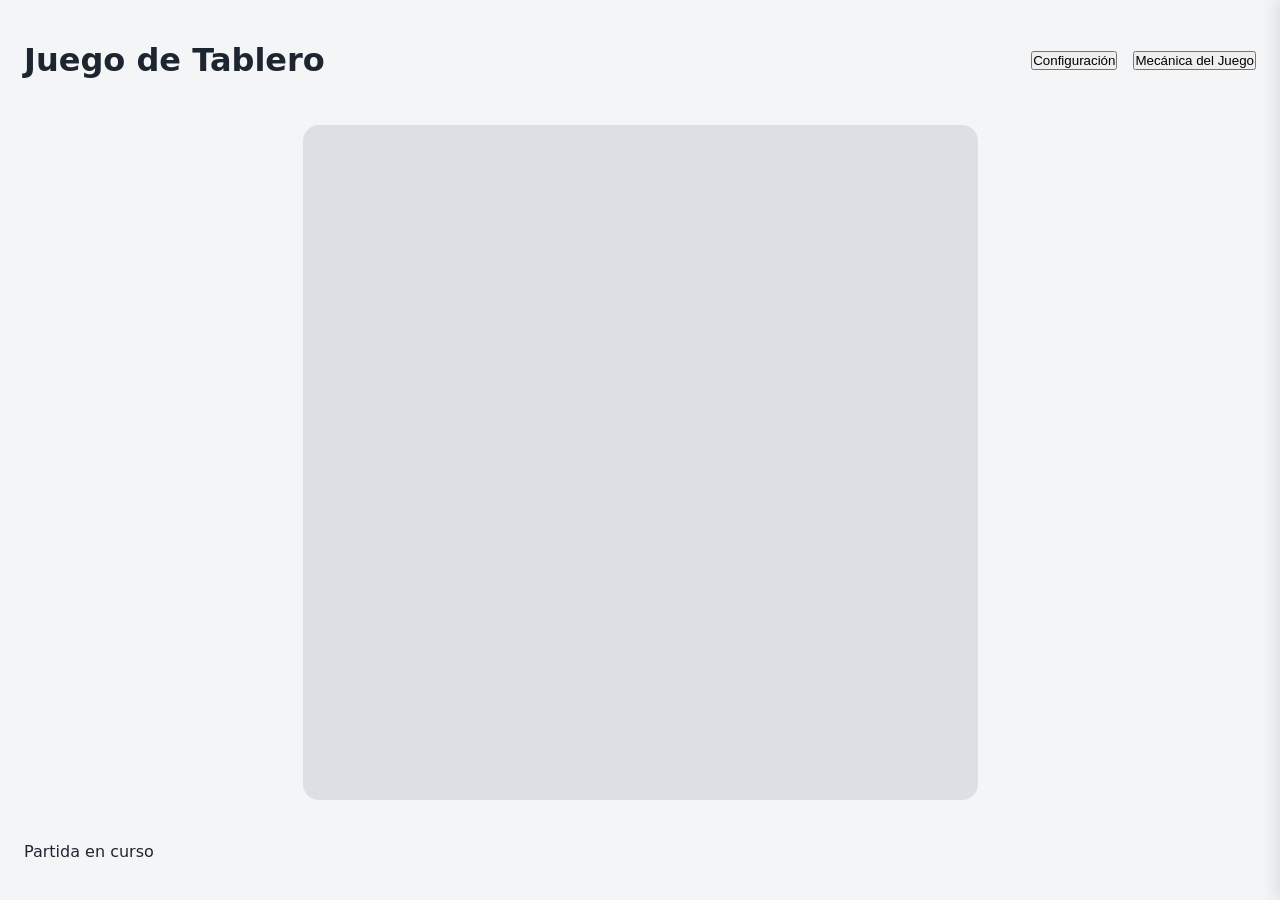
==== tablero/index.html @ 3c8ed5bb "v1" ====
<!DOCTYPE html>
<html lang="es">
<head>
  <meta charset="UTF-8">
  <meta name="viewport" content="width=device-width, initial-scale=1.0">
  <title>Juego de Tablero NxN</title>
  <link rel="stylesheet" href="css/appColors.css">
  <link rel="stylesheet" href="css/appFonts.css">
  <link rel="stylesheet" href="css/appStyles.css">
</head>
<body>

  <header>
    <h1 data-element="title">Juego de Tablero</h1>
    
    <div class="header-actions">
      <button type="button" data-action="toggle-menu">
        Configuración
      </button>

      <button type="button" data-action="help" data-has-tooltip>
        Mecánica del Juego
        <span class="tooltip-help">Intercambia fichas para completar filas del mismo tipo</span>
      </button>
    </div>
  </header>

  <main class="main-container">
    <aside class="panel-controls" data-element="controls-panel" data-state="collapsed">
      <div class="panel-controls-header">
        <h2>Configuración</h2>
        <button type="button" data-action="close-menu" aria-label="Cerrar configuración">✕</button>
      </div>

      <div class="control-group">
        <label for="select-size">Dimensión (N x N):</label>
        <input type="number" id="select-size" min="3" max="8" value="3" data-control="board-size">
      </div>

      <div class="control-group">
        <label for="select-piece-size">Tamaño de Fichas:</label>
        <select id="select-piece-size" data-control="piece-size">
          <option value="small">Pequeña</option>
          <option value="medium" selected>Mediana</option>
          <option value="large">Grande</option>
        </select>
      </div>

      <div class="control-group">
        <label for="select-piece-shape">Forma de Fichas:</label>
        <select id="select-piece-shape" data-control="piece-shape">
          <option value="circle" selected>Círculo</option>
          <option value="square">Cuadrado</option>
          <option value="rounded">Bordes Redondeados</option>
        </select>
      </div>

      <div class="control-group">
        <label for="range-hue">Tono Cromático:</label>
        <input type="range" id="range-hue" min="0" max="360" value="210" data-control="hue">
      </div>

      <button type="button" data-action="restart">Nueva Partida</button>
    </aside>

    <section class="panel-game">
      <div class="board-grid" id="board" data-element="board"></div>
      
      <article class="help-card" data-element="help-info" hidden>
        <h3>Instrucciones de Juego</h3>
        <p>Arrastra una ficha y suéltala sobre otra celda para intercambiar sus posiciones.</p>
        <p>El juego concluye con éxito cuando todas las celdas de cada fila contengan fichas del mismo tipo.</p>
      </article>
    </section>
  </main>

  <footer>
    <p data-element="status">Partida en curso</p>
  </footer>

  <script type="module" src="js/controllers/appController.js"></script>
</body>
</html>
---- tablero/css/appColors.css ----
/* Armonía Triádica con calc()
Las fichas 2 y 3 no tienen colores fijos. 
Se utiliza la función calc() para sumar automáticamente $120º y $240^º
al valor de --tono-base. 
Esto mantiene una separación exacta de tres puntos en el círculo cromático, 
garantizando la armonía triádica y la distinción de los 3 tipos de fichas sin importar 
qué color elija el usuario. */

:root {
  --hue-base: 210;
  --sat-base: 85%;
  --light-base: 55%;

  --color-primary: hsl(var(--hue-base), var(--sat-base), var(--light-base));
  --color-secondary: hsl(calc(var(--hue-base) + 120), var(--sat-base), var(--light-base));
  --color-tertiary: hsl(calc(var(--hue-base) + 240), var(--sat-base), var(--light-base));

  /* colores para background */
  --color-bg-primary: hsl(var(--hue-base), 15%, 96%);
  --color-bg-secondary: hsl(var(--hue-base), 20%, 100%);
  --color-bg-board: hsl(var(--hue-base), 15%, 88%);
  --color-bg-cell: hsl(var(--hue-base), 10%, 98%);

  /* colores para texto  */
  --color-text-primary: hsl(var(--hue-base), 25%, 15%);
  --color-text-secondary: hsl(var(--hue-base), 10%, 45%);

  --color-border-primary: hsl(var(--hue-base), 15%, 80%);

  /* colores para estado */
  --color-state-dragging: hsl(var(--hue-base), var(--sat-base), 40%);
  --color-state-hover: hsl(calc(var(--hue-base) + 120), 70%, 90%);
  --color-state-dropped: hsl(calc(var(--hue-base) + 120), 80%, 45%);
}
---- tablero/css/appFonts.css ----
:root {
  --font-family-primary: system-ui, -apple-system, BlinkMacSystemFont, 'Segoe UI', Roboto, Oxygen, Ubuntu, Cantarell, sans-serif;
  --font-family-mono: monospace;

  --font-size-xs: 0.75rem;
  --font-size-sm: 0.875rem;
  --font-size-md: 1rem;
  --font-size-lg: 1.25rem;
  --font-size-xl: 1.5rem;
  --font-size-title: 2rem;

  --font-weight-regular: 400;
  --font-weight-medium: 550;
  --font-weight-bold: 700;

  --line-height-tight: 1.2;
  --line-height-base: 1.5;
  --line-height-relaxed: 1.7;

  --letter-spacing-normal: normal;
  --letter-spacing-wide: 0.05em;
}

body {
  font-family: var(--font-family-primary);
  font-size: var(--font-size-md);
  line-height: var(--line-height-base);
  font-weight: var(--font-weight-regular);
}
---- tablero/css/appStyles.css ----
* {
  box-sizing: border-box;
  margin: 0;
  padding: 0;
}

body {
  background-color: var(--color-bg-primary);
  color: var(--color-text-primary);
  min-height: 100vh;
  display: flex;
  flex-direction: column;
  align-items: center;
  justify-content: space-between;
  padding: 1.5rem;
  overflow-x: hidden;
}

header, footer {
  width: 100%;
  max-width: 1400px;
  display: flex;
  align-items: center;
  justify-content: space-between;
  padding: 0.75rem 0;
}

.header-actions {
  display: flex;
  gap: 1rem;
  align-items: center;
  position: relative;
}

.main-container {
  width: 100%;
  max-width: 1400px;
  display: flex;
  flex-direction: column;
  align-items: center;
  justify-content: center;
  flex: 1;
  position: relative;
  padding: 1rem 0;
}

.panel-controls {
  position: fixed;
  top: 0;
  right: 0;
  width: 320px;
  height: 100vh;
  background-color: var(--color-bg-secondary);
  border-left: 1px solid var(--color-border-primary);
  padding: 2rem 1.5rem;
  display: flex;
  flex-direction: column;
  gap: 1.5rem;
  z-index: 30;
  box-shadow: -4px 0 16px rgba(0, 0, 0, 0.1);
  transition: transform 0.3s ease-in-out;
}

.panel-controls[data-state="collapsed"] {
  transform: translateX(100%);
}

.panel-controls[data-state="expanded"] {
  transform: translateX(0);
}

.panel-controls-header {
  display: flex;
  align-items: center;
  justify-content: space-between;
}

.control-group {
  display: flex;
  flex-direction: column;
  gap: 0.5rem;
}

.panel-game {
  width: 100%;
  display: flex;
  flex-direction: column;
  align-items: center;
  justify-content: center;
  flex: 1;
}

.board-grid {
  --grid-size: 3;
  display: grid;
  grid-template-columns: repeat(var(--grid-size), 1fr);
  grid-template-rows: repeat(var(--grid-size), 1fr);
  gap: 0.5rem;
  background-color: var(--color-bg-board);
  border-radius: 1rem;
  padding: 1rem;
  width: min(75vh, 90vw);
  max-width: 700px;
  aspect-ratio: 1 / 1;
}

.board-cell {
  background-color: var(--color-bg-cell);
  border-radius: 0.5rem;
  display: flex;
  align-items: center;
  justify-content: center;
  position: relative;
  transition: background-color 0.2s ease;
}

.board-cell[data-drop-zone].is-over {
  background-color: var(--color-state-hover);
  outline: 2px dashed var(--color-primary);
}

/* 
La variación de aspecto de las fichas se lleva acabo mediante los atributos:
    data-type: Aplica las variables de la tríada cromática.   
    data-size: Modifica dinámicamente la variable --piece-scale para alterar la magnitud 
            (pequeña, mediana, grande).   
    data-shape: Define la geometría visual de las fichas (border-radius).  */

.piece {
  --piece-scale: 0.8;
  width: calc(100% * var(--piece-scale));
  height: calc(100% * var(--piece-scale));
  cursor: grab;
  user-select: none;
  transition: transform 0.15s ease, opacity 0.15s ease;
}

.piece:active {
  cursor: grabbing;
}

.piece.is-dragging {
  opacity: 0.4;
  transform: scale(0.95);
}

.piece[data-type="primary"] {
  background-color: var(--color-primary);
}

.piece[data-type="secondary"] {
  background-color: var(--color-secondary);
}

.piece[data-type="tertiary"] {
  background-color: var(--color-tertiary);
}

.piece[data-shape="circle"] {
  border-radius: 50%;
}

.piece[data-shape="square"] {
  border-radius: 15%;
}

.piece[data-shape="rounded"] {
  border-radius: 35%;
}

.piece[data-size="small"] {
  --piece-scale: 0.55;
}

.piece[data-size="medium"] {
  --piece-scale: 0.75;
}

.piece[data-size="large"] {
  --piece-scale: 0.92;
}

.tooltip-help {
  position: absolute;
  top: 100%;
  right: 0;
  margin-top: 0.5rem;
  background-color: var(--color-text-primary);
  color: var(--color-bg-secondary);
  padding: 0.5rem 0.8rem;
  border-radius: 0.25rem;
  font-size: var(--font-size-xs);
  white-space: nowrap;
  pointer-events: none;
  z-index: 20;
  opacity: 0;
  transition: opacity 0.2s ease;
}

[data-has-tooltip]:hover .tooltip-help {
  opacity: 1;
}
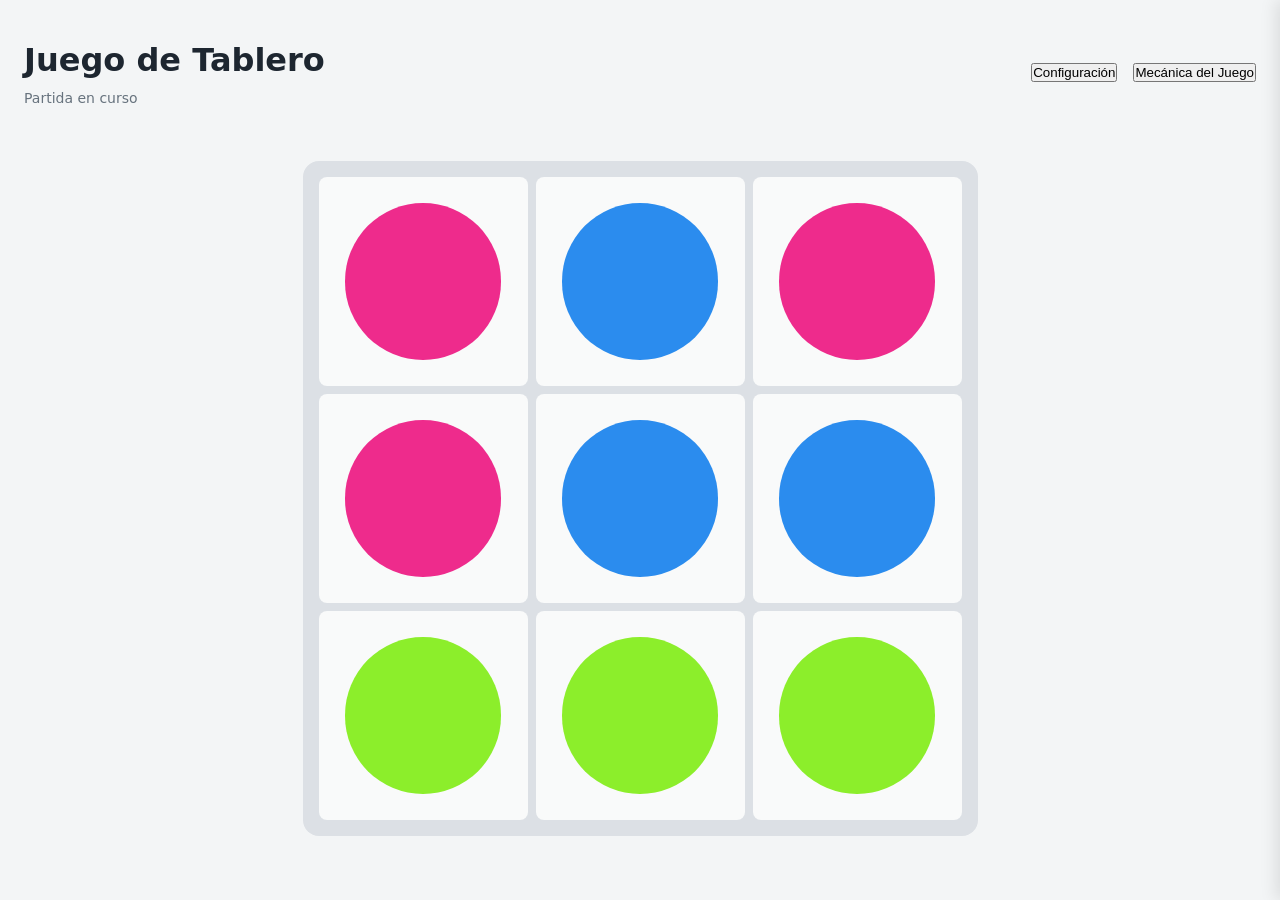
==== commit ca0668cd: "Actualiza tablero a V1" ====
--- a/tablero/index.html
+++ b/tablero/index.html
@@ -11,7 +11,11 @@
 <body>
 
   <header>
-    <h1 data-element="title">Juego de Tablero</h1>
+
+    <div class="header-title">
+      <h1 data-element="title">Juego de Tablero</h1>
+      <p data-element="status" aria-live="polite">Partida en curso</p>
+    </div>
     
     <div class="header-actions">
       <button type="button" data-action="toggle-menu">
@@ -74,10 +78,6 @@
     </section>
   </main>
 
-  <footer>
-    <p data-element="status">Partida en curso</p>
-  </footer>
-
   <script type="module" src="js/controllers/appController.js"></script>
 </body>
 </html>
--- a/tablero/css/appStyles.css
+++ b/tablero/css/appStyles.css
@@ -199,4 +199,15 @@
 
 [data-has-tooltip]:hover .tooltip-help {
   opacity: 1;
+}
+
+.header-title {
+  display: flex;
+  flex-direction: column;
+  gap: 0.25rem;
+}
+
+.header-title [data-element="status"] {
+  font-size: var(--font-size-sm);
+  color: var(--color-text-secondary);
 }
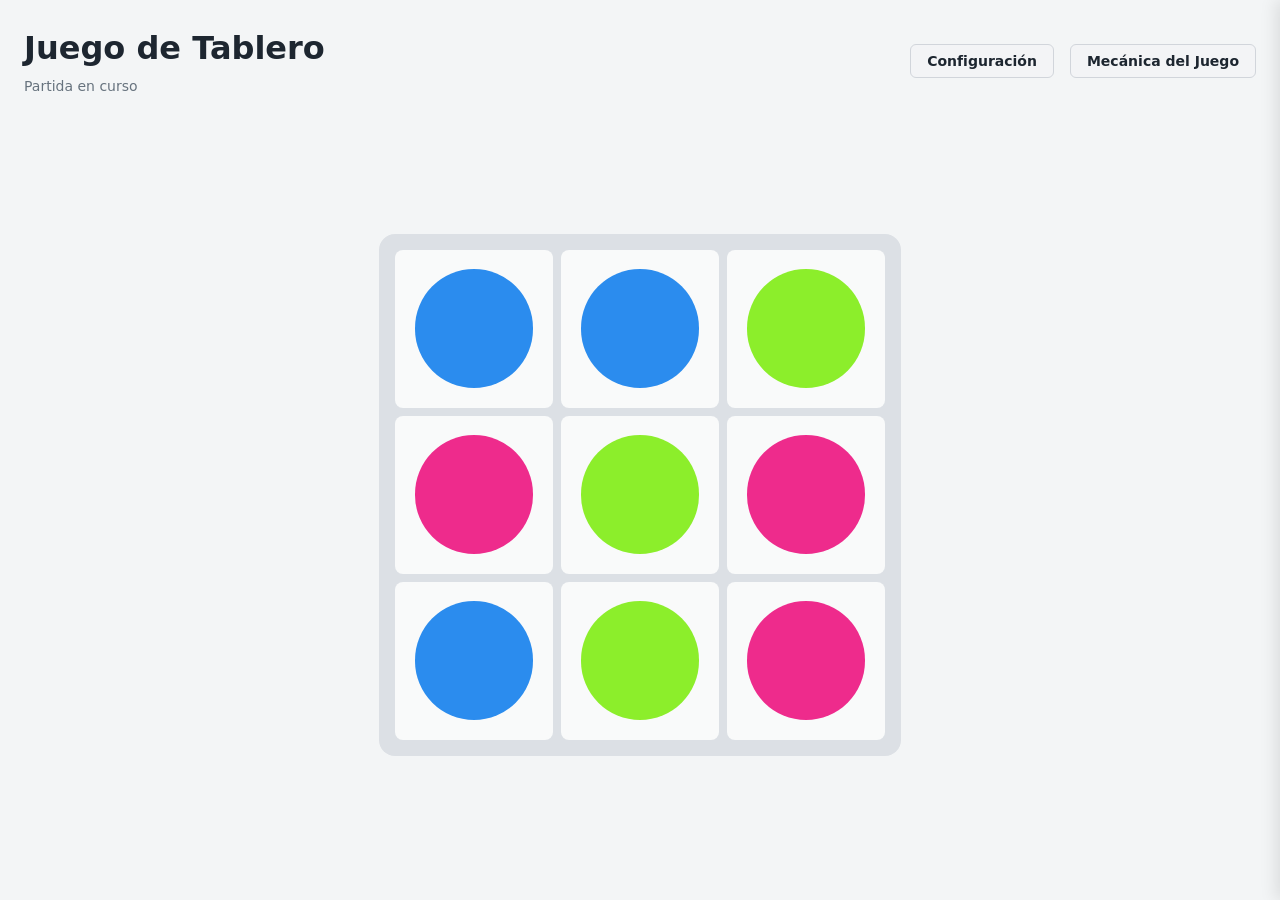
==== commit 51050750: "Add files via upload" ====
--- a/tablero/index.html
+++ b/tablero/index.html
@@ -7,24 +7,23 @@
   <link rel="stylesheet" href="css/appColors.css">
   <link rel="stylesheet" href="css/appFonts.css">
   <link rel="stylesheet" href="css/appStyles.css">
+  <script type="module" src="js/controllers/appController.js"></script>
 </head>
 <body>
 
   <header>
-
     <div class="header-title">
       <h1 data-element="title">Juego de Tablero</h1>
       <p data-element="status" aria-live="polite">Partida en curso</p>
     </div>
     
     <div class="header-actions">
-      <button type="button" data-action="toggle-menu">
+      <button type="button" class="btn btn-neutral" data-action="toggle-menu">
         Configuración
       </button>
 
-      <button type="button" data-action="help" data-has-tooltip>
+      <button type="button" class="btn btn-neutral" data-action="help" data-has-tooltip>
         Mecánica del Juego
-        <span class="tooltip-help">Intercambia fichas para completar filas del mismo tipo</span>
       </button>
     </div>
   </header>
@@ -33,17 +32,17 @@
     <aside class="panel-controls" data-element="controls-panel" data-state="collapsed">
       <div class="panel-controls-header">
         <h2>Configuración</h2>
-        <button type="button" data-action="close-menu" aria-label="Cerrar configuración">✕</button>
+        <button type="button" class="btn-icon" data-action="close-menu" aria-label="Cerrar configuración">✕</button>
       </div>
 
       <div class="control-group">
-        <label for="select-size">Dimensión (N x N):</label>
-        <input type="number" id="select-size" min="3" max="8" value="3" data-control="board-size">
+        <label for="select-size" class="form-label">Dimensión (N x N):</label>
+        <input type="number" id="select-size" class="form-control" min="3" max="8" value="3" data-control="board-size">
       </div>
 
       <div class="control-group">
-        <label for="select-piece-size">Tamaño de Fichas:</label>
-        <select id="select-piece-size" data-control="piece-size">
+        <label for="select-piece-size" class="form-label">Tamaño de Fichas:</label>
+        <select id="select-piece-size" class="form-control" data-control="piece-size">
           <option value="small">Pequeña</option>
           <option value="medium" selected>Mediana</option>
           <option value="large">Grande</option>
@@ -51,8 +50,8 @@
       </div>
 
       <div class="control-group">
-        <label for="select-piece-shape">Forma de Fichas:</label>
-        <select id="select-piece-shape" data-control="piece-shape">
+        <label for="select-piece-shape" class="form-label">Forma de Fichas:</label>
+        <select id="select-piece-shape" class="form-control" data-control="piece-shape">
           <option value="circle" selected>Círculo</option>
           <option value="square">Cuadrado</option>
           <option value="rounded">Bordes Redondeados</option>
@@ -60,24 +59,36 @@
       </div>
 
       <div class="control-group">
-        <label for="range-hue">Tono Cromático:</label>
-        <input type="range" id="range-hue" min="0" max="360" value="210" data-control="hue">
+        <label for="range-hue" class="form-label">Tono Cromático:</label>
+        <input type="range" id="range-hue" class="form-range" min="0" max="360" value="210" data-control="hue">
       </div>
 
-      <button type="button" data-action="restart">Nueva Partida</button>
+      <button type="button" class="btn btn-success" data-action="restart">Nueva Partida</button>
     </aside>
 
     <section class="panel-game">
       <div class="board-grid" id="board" data-element="board"></div>
       
       <article class="help-card" data-element="help-info" hidden>
-        <h3>Instrucciones de Juego</h3>
+        <div class="help-card-header">
+          <h3>Instrucciones de Juego</h3>
+          <button type="button" class="btn-icon" data-action="close-help" aria-label="Cerrar instrucciones">✕</button>
+        </div>
         <p>Arrastra una ficha y suéltala sobre otra celda para intercambiar sus posiciones.</p>
         <p>El juego concluye con éxito cuando todas las celdas de cada fila contengan fichas del mismo tipo.</p>
       </article>
+
+      <div class="modal-overlay" data-element="win-modal" hidden>
+        <div class="win-card">
+          <div class="win-icon">🎉</div>
+          <h2>¡Enhorabuena!</h2>
+          <p>Has completado con éxito todas las filas del tablero.</p>
+          <button type="button" class="btn btn-success" data-action="win-restart">Nueva Partida</button>
+        </div>
+      </div>
     </section>
   </main>
 
-  <script type="module" src="js/controllers/appController.js"></script>
+  
 </body>
 </html>
--- a/tablero/css/appColors.css
+++ b/tablero/css/appColors.css
@@ -32,4 +32,12 @@
   --color-state-dragging: hsl(var(--hue-base), var(--sat-base), 40%);
   --color-state-hover: hsl(calc(var(--hue-base) + 120), 70%, 90%);
   --color-state-dropped: hsl(calc(var(--hue-base) + 120), 80%, 45%);
+
+  /* Colores fijos para botones */
+  --color-btn-success: #10b981;        /* Verde para Nueva Partida */
+  --color-btn-success-hover: #059669;  /* Verde más oscuro al pasar el cursor */
+
+  --color-btn-neutral: #f3f4f6;        /* Fondo gris claro para botones secundarios */
+  --color-btn-neutral-hover: #e5e7eb;  /* Gris un poco más oscuro al pasar el cursor */
+  --color-btn-neutral-border: #d1d5db; /* Borde gris */
 }
--- a/tablero/css/appStyles.css
+++ b/tablero/css/appStyles.css
@@ -3,26 +3,31 @@
   margin: 0;
   padding: 0;
 }
+/* Regla indispensable para que el atributo 'hidden' funcione sobre elementos con flex/grid */
+[hidden] {
+  display: none !important;
+}
 
 body {
   background-color: var(--color-bg-primary);
   color: var(--color-text-primary);
-  min-height: 100vh;
+  height: 100vh;
+  overflow: hidden; /* Evita cualquier barra de scroll */
   display: flex;
   flex-direction: column;
   align-items: center;
   justify-content: space-between;
-  padding: 1.5rem;
-  overflow-x: hidden;
-}
-
-header, footer {
+  padding: 1rem 1.5rem;
+}
+
+header {
   width: 100%;
   max-width: 1400px;
   display: flex;
   align-items: center;
   justify-content: space-between;
-  padding: 0.75rem 0;
+  padding: 0.5rem 0;
+  flex-shrink: 0;
 }
 
 .header-actions {
@@ -41,7 +46,7 @@
   justify-content: center;
   flex: 1;
   position: relative;
-  padding: 1rem 0;
+  min-height: 0; /* Evita desbordamiento en flexbox */
 }
 
 .panel-controls {
@@ -88,8 +93,10 @@
   align-items: center;
   justify-content: center;
   flex: 1;
-}
-
+  position: relative;
+}
+
+/* Tablero ajustado proporcionalmente a la altura de pantalla */
 .board-grid {
   --grid-size: 3;
   display: grid;
@@ -99,8 +106,8 @@
   background-color: var(--color-bg-board);
   border-radius: 1rem;
   padding: 1rem;
-  width: min(75vh, 90vw);
-  max-width: 700px;
+  width: min(58vh, 85vw);
+  max-height: 58vh;
   aspect-ratio: 1 / 1;
 }
 
@@ -118,13 +125,6 @@
   background-color: var(--color-state-hover);
   outline: 2px dashed var(--color-primary);
 }
-
-/* 
-La variación de aspecto de las fichas se lleva acabo mediante los atributos:
-    data-type: Aplica las variables de la tríada cromática.   
-    data-size: Modifica dinámicamente la variable --piece-scale para alterar la magnitud 
-            (pequeña, mediana, grande).   
-    data-shape: Define la geometría visual de las fichas (border-radius).  */
 
 .piece {
   --piece-scale: 0.8;
@@ -210,4 +210,166 @@
 .header-title [data-element="status"] {
   font-size: var(--font-size-sm);
   color: var(--color-text-secondary);
+}
+
+/* Tarjeta de Instrucciones Flotante */
+.help-card {
+  position: absolute;
+  top: 1rem;
+  right: 1rem;
+  width: 320px;
+  background-color: var(--color-bg-secondary);
+  border: 1px solid var(--color-border-primary);
+  border-radius: 0.75rem;
+  padding: 1.25rem;
+  box-shadow: 0 8px 24px rgba(0, 0, 0, 0.15);
+  z-index: 25;
+  display: flex;
+  flex-direction: column;
+  gap: 0.75rem;
+  animation: fadeIn 0.2s ease-out;
+}
+
+.help-card-header {
+  display: flex;
+  align-items: center;
+  justify-content: space-between;
+}
+
+.help-card-header button {
+  background: none;
+  border: none;
+  font-size: 1.25rem;
+  cursor: pointer;
+  color: var(--color-text-secondary);
+}
+
+/* Overlay de Victoria */
+.modal-overlay {
+  position: fixed;
+  inset: 0;
+  background-color: rgba(0, 0, 0, 0.4);
+  backdrop-filter: blur(4px);
+  display: flex;
+  align-items: center;
+  justify-content: center;
+  z-index: 40;
+  animation: fadeIn 0.3s ease-out;
+}
+
+.win-card {
+  background-color: var(--color-bg-secondary);
+  border-radius: 1rem;
+  padding: 2.5rem 2rem;
+  text-align: center;
+  box-shadow: 0 12px 32px rgba(0, 0, 0, 0.2);
+  display: flex;
+  flex-direction: column;
+  align-items: center;
+  gap: 1rem;
+  max-width: 380px;
+  animation: scaleUp 0.3s ease-out;
+}
+
+.win-icon {
+  font-size: 3.5rem;
+}
+
+
+@keyframes fadeIn {
+  from { opacity: 0; }
+  to { opacity: 1; }
+}
+
+@keyframes scaleUp {
+  from { transform: scale(0.85); opacity: 0; }
+  to { transform: scale(1); opacity: 1; }
+}
+
+/* Base común para botones */
+.btn {
+  font-family: inherit;
+  font-size: var(--font-size-sm);
+  font-weight: var(--font-weight-medium);
+  border-radius: 0.375rem;
+  padding: 0.5rem 1rem;
+  cursor: pointer;
+  transition: background-color 0.15s ease, border-color 0.15s ease, transform 0.1s ease;
+}
+
+.btn:active {
+  transform: scale(0.98);
+}
+
+/* Variante neutra (Configuración, Mecánica del Juego) */
+.btn-neutral {
+  color: var(--color-text-primary);
+  background-color: var(--color-btn-neutral);
+  border: 1px solid var(--color-btn-neutral-border);
+}
+
+.btn-neutral:hover {
+  background-color: var(--color-btn-neutral-hover);
+  border-color: var(--color-text-secondary);
+}
+
+/* Variante de acción principal / éxito (Verde fijo) */
+.btn-success {
+  color: #ffffff;
+  background-color: var(--color-btn-success);
+  border: none;
+  font-weight: var(--font-weight-bold);
+  padding: 0.75rem 1rem;
+  margin-top: 1rem;
+  width: 100%;
+}
+
+.btn-success:hover {
+  background-color: var(--color-btn-success-hover);
+}
+
+/* Botón transparente de icono (✕) */
+.btn-icon {
+  border: none;
+  background: transparent;
+  font-size: var(--font-size-lg);
+  padding: 0.25rem 0.5rem;
+  cursor: pointer;
+  color: var(--color-text-secondary);
+  transition: color 0.15s ease;
+}
+
+.btn-icon:hover {
+  color: var(--color-text-primary);
+}
+
+/* Campos de formulario */
+.form-control {
+  font-family: inherit;
+  font-size: var(--font-size-sm);
+  color: var(--color-text-primary);
+  background-color: var(--color-bg-secondary);
+  border: 1px solid var(--color-border-primary);
+  border-radius: 0.375rem;
+  padding: 0.5rem 0.75rem;
+  width: 100%;
+  outline: none;
+  transition: border-color 0.15s ease, box-shadow 0.15s ease;
+}
+
+.form-control:focus {
+  border-color: var(--color-primary);
+  box-shadow: 0 0 0 3px hsl(var(--hue-base), var(--sat-base), 90%);
+}
+
+.form-label {
+  font-size: var(--font-size-sm);
+  font-weight: var(--font-weight-medium);
+  color: var(--color-text-secondary);
+}
+
+.form-range {
+  width: 100%;
+  accent-color: var(--color-primary);
+  cursor: pointer;
 }
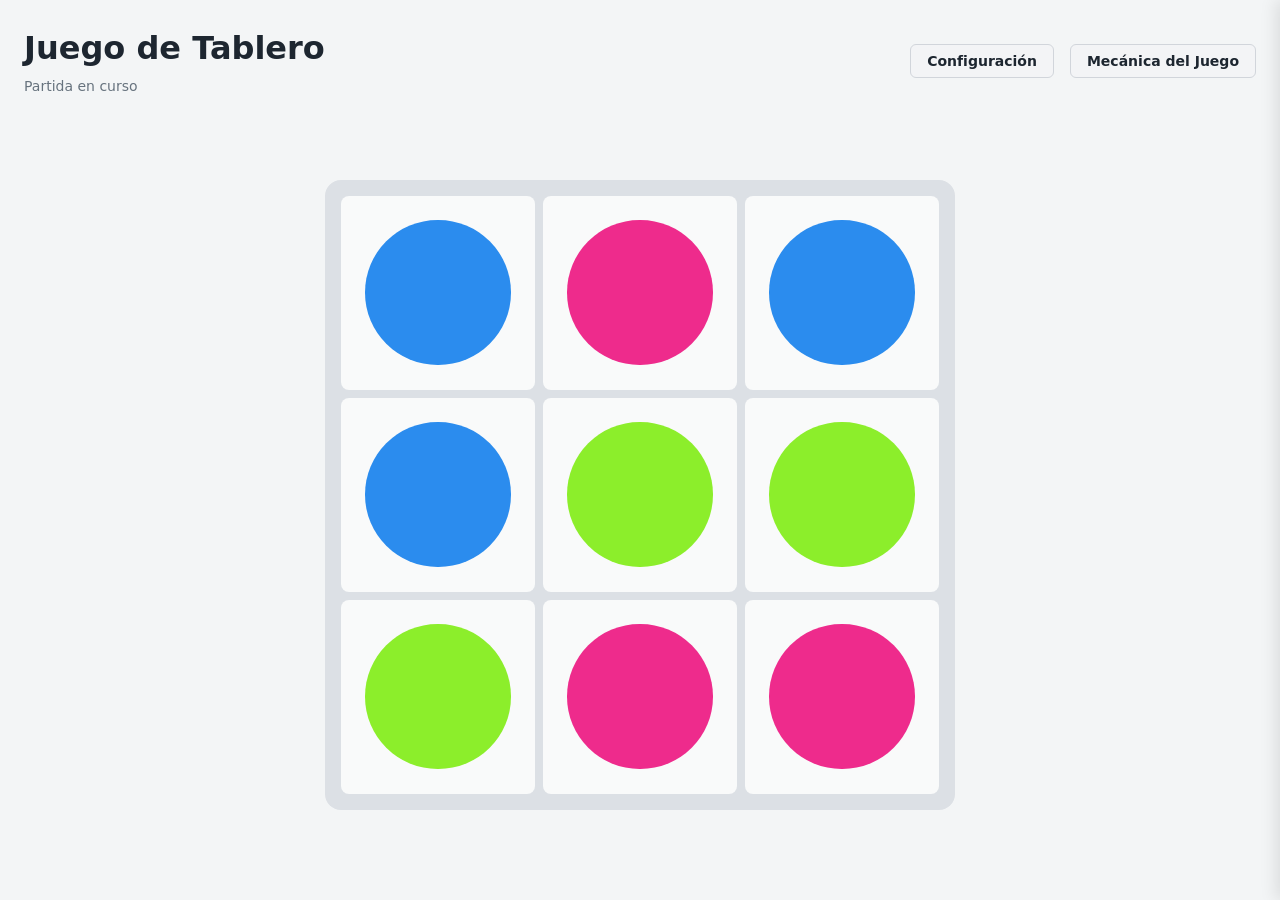
==== commit 7ea35a1c: "version-final" ====
--- a/tablero/index.html
+++ b/tablero/index.html
@@ -12,10 +12,12 @@
 <body>
 
   <header>
-    <div class="header-title">
-      <h1 data-element="title">Juego de Tablero</h1>
-      <p data-element="status" aria-live="polite">Partida en curso</p>
-    </div>
+    
+    <!-- En index.html dentro del <header> -->
+<div class="header-title">
+  <h1 data-element="title">Juego de Tablero</h1>
+  <p class="header-status" data-element="status" aria-live="polite">Partida en curso</p>
+</div>
     
     <div class="header-actions">
       <button type="button" class="btn btn-neutral" data-action="toggle-menu">
--- a/tablero/css/appStyles.css
+++ b/tablero/css/appStyles.css
@@ -106,8 +106,8 @@
   background-color: var(--color-bg-board);
   border-radius: 1rem;
   padding: 1rem;
-  width: min(58vh, 85vw);
-  max-height: 58vh;
+  width: min(70vh, 85vw);
+  max-height: 70vh;
   aspect-ratio: 1 / 1;
 }
 
@@ -207,7 +207,7 @@
   gap: 0.25rem;
 }
 
-.header-title [data-element="status"] {
+.header-status {
   font-size: var(--font-size-sm);
   color: var(--color-text-secondary);
 }
@@ -275,7 +275,7 @@
   font-size: 3.5rem;
 }
 
-
+/* efectos para el modal de victoria */
 @keyframes fadeIn {
   from { opacity: 0; }
   to { opacity: 1; }
